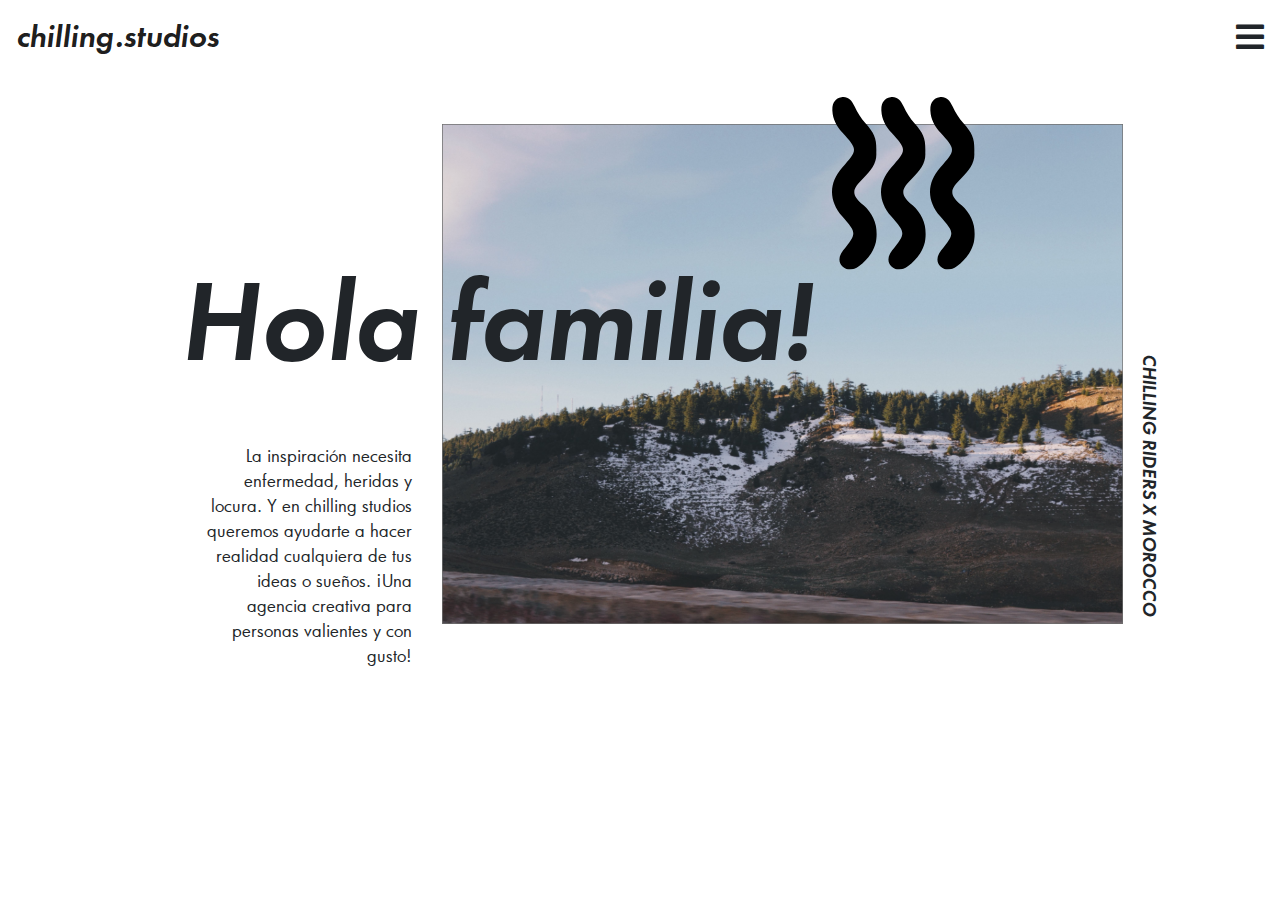
==== index.html @ 5b3a0586 "1st commit" ====
<html>

<head>
    <title>ChillingRiders</title>
    <meta name="viewport" content="width=device-width, initial-scale=1.0">
    <meta http-equiv="Content-Type" content="text/html; charset=utf-8" />
    <script src="./libraries/jquery/jQuery-3.4.1.js"></script>
    <link rel="stylesheet" href="./libraries/bootstrap-4.4.1-dist/css/bootstrap.min.css">
    <link rel="stylesheet" href="./css/common.css">
    <link rel="stylesheet" href="./css/index.css">
    <link href="./libraries/fontawesome-free-5.13.0-web/css/all.css" rel="stylesheet">
    <script src="./js/common.js"></script>
    <script src="./libraries/bootstrap-4.4.1-dist/js/bootstrap.bundle.min.js"></script>
    <script src="./libraries/bootstrap-4.4.1-dist/js/bootstrap.bundle.min.js"></script>
</head>

<body>
    <!-- NAV -->
    <nav class="navbar navbar-expand navbar-light bg-light">
        <a class="navbar-brand" href="index.html">chilling.studios</a>
        <div class="collapse navbar-collapse" id="navbarSupportedContent">
            <ul class="navbar-nav mr-auto">
                &nbsp;
            </ul>
            <form class="form-inline my-2 my-lg-0">
                <i id="hamb" class="fas fa-bars"></i>
            </form>
        </div>
    </nav>
    <!-- NAV -->


    <h1 id="titulo">Hola familia!</h1>

    <div class="container-fluid">
        <div id="fila" class="row">
            <div id="texto" class="col-sm-4">
                La inspiración necesita enfermedad, heridas y locura.
                Y en chilling studios queremos ayudarte a hacer realidad cualquiera de tus ideas o sueños.

                ¡Una agencia creativa para personas valientes y con gusto!
            </div>
            <div id="sobreImg" class="col-sm-8">
                <div class="row">
                    <div class="col-sm-10">
                        <img id="imagen" src="./resources/index/FOTO_PORTADA.png">
                        <h2 id="verticalText">CHILLING RIDERS X MOROCCO</h2>
                    </div>
                    <div id="sobreVert" class="col-sm-2">
                        &nbsp;
                    </div>
                </div>
            </div>
        </div>

        <div id="rayas">
            <svg class="trazado" viewBox="2600.56 2274.456 76.611 295.074">
                <path fill="rgba(0,0,0,1)" id="Trazado_82"
                    d="M 2601.27392578125 2474.25390625 C 2600.07080078125 2457.5390625 2610.26123046875 2443.7197265625 2623.26904296875 2430.85302734375 C 2643.79541015625 2410.55078125 2644.82177734375 2403.0830078125 2623.10986328125 2384.240234375 C 2595.02978515625 2359.865234375 2588.33642578125 2311.60986328125 2631.29736328125 2280.015625 C 2641.16259765625 2272.76171875 2652.07666015625 2272.55517578125 2659.21533203125 2279.69482421875 C 2666.61181640625 2287.09423828125 2666.17236328125 2297.0986328125 2657.99951171875 2307.400390625 C 2634.72998046875 2336.72802734375 2634.72998046875 2336.72802734375 2659.75732421875 2365.501953125 C 2683.02294921875 2392.2578125 2682.97509765625 2422.24755859375 2659.62158203125 2448.93310546875 C 2632.90576171875 2479.453125 2632.86181640625 2479.49365234375 2659.49267578125 2508.8623046875 C 2669.16650390625 2519.5322265625 2675.82861328125 2531.49951171875 2676.53955078125 2546.16064453125 C 2677.17041015625 2559.25 2671.57470703125 2567.412109375 2661.06396484375 2569.21044921875 C 2650.41455078125 2571.02783203125 2643.83544921875 2565.01025390625 2638.44970703125 2553.17138671875 C 2633.77001953125 2542.89306640625 2627.37841796875 2532.9599609375 2619.92138671875 2524.4716796875 C 2604.67333984375 2507.11181640625 2600.55419921875 2498.5263671875 2601.27392578125 2474.25390625 Z">
                </path>
            </svg>
            <svg class="trazado" viewBox="2600.56 2274.456 76.611 295.074">
                <path fill="rgba(0,0,0,1)" id="Trazado_82"
                    d="M 2601.27392578125 2474.25390625 C 2600.07080078125 2457.5390625 2610.26123046875 2443.7197265625 2623.26904296875 2430.85302734375 C 2643.79541015625 2410.55078125 2644.82177734375 2403.0830078125 2623.10986328125 2384.240234375 C 2595.02978515625 2359.865234375 2588.33642578125 2311.60986328125 2631.29736328125 2280.015625 C 2641.16259765625 2272.76171875 2652.07666015625 2272.55517578125 2659.21533203125 2279.69482421875 C 2666.61181640625 2287.09423828125 2666.17236328125 2297.0986328125 2657.99951171875 2307.400390625 C 2634.72998046875 2336.72802734375 2634.72998046875 2336.72802734375 2659.75732421875 2365.501953125 C 2683.02294921875 2392.2578125 2682.97509765625 2422.24755859375 2659.62158203125 2448.93310546875 C 2632.90576171875 2479.453125 2632.86181640625 2479.49365234375 2659.49267578125 2508.8623046875 C 2669.16650390625 2519.5322265625 2675.82861328125 2531.49951171875 2676.53955078125 2546.16064453125 C 2677.17041015625 2559.25 2671.57470703125 2567.412109375 2661.06396484375 2569.21044921875 C 2650.41455078125 2571.02783203125 2643.83544921875 2565.01025390625 2638.44970703125 2553.17138671875 C 2633.77001953125 2542.89306640625 2627.37841796875 2532.9599609375 2619.92138671875 2524.4716796875 C 2604.67333984375 2507.11181640625 2600.55419921875 2498.5263671875 2601.27392578125 2474.25390625 Z">
                </path>
            </svg>
            <svg class="trazado" viewBox="2600.56 2274.456 76.611 295.074">
                <path fill="rgba(0,0,0,1)" id="Trazado_82"
                    d="M 2601.27392578125 2474.25390625 C 2600.07080078125 2457.5390625 2610.26123046875 2443.7197265625 2623.26904296875 2430.85302734375 C 2643.79541015625 2410.55078125 2644.82177734375 2403.0830078125 2623.10986328125 2384.240234375 C 2595.02978515625 2359.865234375 2588.33642578125 2311.60986328125 2631.29736328125 2280.015625 C 2641.16259765625 2272.76171875 2652.07666015625 2272.55517578125 2659.21533203125 2279.69482421875 C 2666.61181640625 2287.09423828125 2666.17236328125 2297.0986328125 2657.99951171875 2307.400390625 C 2634.72998046875 2336.72802734375 2634.72998046875 2336.72802734375 2659.75732421875 2365.501953125 C 2683.02294921875 2392.2578125 2682.97509765625 2422.24755859375 2659.62158203125 2448.93310546875 C 2632.90576171875 2479.453125 2632.86181640625 2479.49365234375 2659.49267578125 2508.8623046875 C 2669.16650390625 2519.5322265625 2675.82861328125 2531.49951171875 2676.53955078125 2546.16064453125 C 2677.17041015625 2559.25 2671.57470703125 2567.412109375 2661.06396484375 2569.21044921875 C 2650.41455078125 2571.02783203125 2643.83544921875 2565.01025390625 2638.44970703125 2553.17138671875 C 2633.77001953125 2542.89306640625 2627.37841796875 2532.9599609375 2619.92138671875 2524.4716796875 C 2604.67333984375 2507.11181640625 2600.55419921875 2498.5263671875 2601.27392578125 2474.25390625 Z">
                </path>
            </svg>
        </div>
    </div>

    <!-- MENU -->
    <div id="menu">
        <div>
            <i id="exitMenu" class="fas fa-times"></i>
        </div>
    </div>
    <!-- MENU -->

</body>

</html>
---- css/common.css ----
@font-face {
    font-family: FuturaBook;
    src: url(../fonts/Futura\ Book.ttf);
  }
@font-face {
    font-family: FuturaPT;
    src: url(../fonts/FuturaPTDemiOblique.otf);
  }


.navbar-brand{
    font-family: FuturaPT;
    font-size: 1em;
}
.navbar{
    font-size: 2em;
    background-color: white !important;
}


/* MENU */
#hamb:hover{
    cursor: pointer;
    color: #838282;
  }

#menu{
  z-index: 110;
  width: 100vw;
  height: 100vh;
  position: absolute;
  right: 0;
  top: 0;
  background-color: black;
  padding: 1%;
  display: none;
}

.menuAppear{
  width: 100%;
  animation-name: appear;
  animation-duration: 2s;
}

@keyframes appear {
  from {width: 0vw;}
  to {width: 100vw;}
}


#exitMenu{
  color: white;
  float: right;
  font-size: 2em;
}
#exitMenu:hover{
  cursor: pointer;
}
/* MENU */
---- css/index.css ----
@font-face {
    font-family: FuturaBook;
    src: url(../fonts/Futura\ Book.ttf);
  }
@font-face {
    font-family: FuturaPT;
    src: url(../fonts/FuturaPTDemiOblique.otf);
  }

  body{
      font-family: FuturaPt;
  }

  #texto{
      font-family: FuturaBook;
      padding-left: 15%;
      padding-top: 25%;
      font-size: 1.3vw;
      text-align: right;
  }

  #imagen{
      width: 100%;
      display: inline;
      position: relative;
  }

  #titulo{
    z-index: 100;
    display: inline-block;
    font-size: 9vw;
    position: absolute;
    left: 14%;
    top: 28%;
  }
  #titulo:hover{
    color: black;
    -webkit-text-fill-color: rgba(0,0,0,0); /* Will override color (regardless of order) */
    -webkit-text-stroke-width: 3px;
    -webkit-text-stroke-color: black;
  }
  #sobreImg{
      /* padding-top: 5%; */
  } 

  #verticalText{
    position: absolute;
    transform: rotate(90deg);
    right: -20%;
    bottom: 24%;
    font-size: 1.5vw !important;

  }

  #sobreVert{
    /* padding-left: 6% !important; */
  }

  #rayas{
      position: absolute;
      bottom: 70%;
      left: 65%;
      
    }
    .trazado{
        width: 10% !important;
        transform: rotate(180deg);
  }
  svg{
      display: inline-block;
  }
  #fila{
      padding-top: 4%;
  }
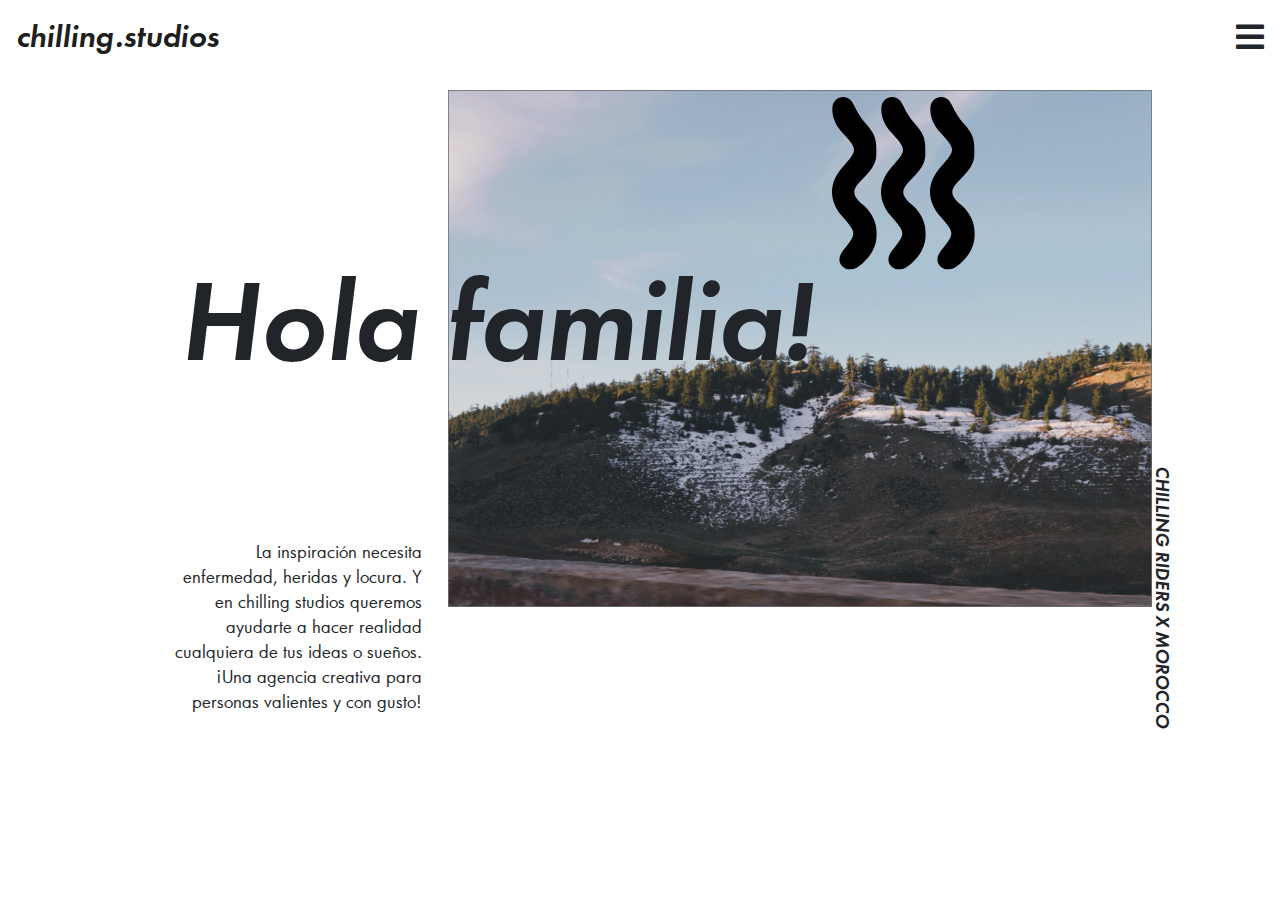
==== commit 15dfd0cb: "terminado +-" ====
--- a/index.html
+++ b/index.html
@@ -29,25 +29,23 @@
     </nav>
     <!-- NAV -->
 
+    <!-- CONTENIDO -->
 
     <h1 id="titulo">Hola familia!</h1>
 
     <div class="container-fluid">
-        <div id="fila" class="row">
-            <div id="texto" class="col-sm-4">
+        <div id="fila" class="">
+            <div id="texto" class="">
                 La inspiración necesita enfermedad, heridas y locura.
-                Y en chilling studios queremos ayudarte a hacer realidad cualquiera de tus ideas o sueños.
+                Y en chilling studios queremos ayudarte a hacer realidad cualquiera de tus ideas o sueños.<br>
 
                 ¡Una agencia creativa para personas valientes y con gusto!
             </div>
-            <div id="sobreImg" class="col-sm-8">
-                <div class="row">
-                    <div class="col-sm-10">
+            <div id="sobreImg" class="">
+                <div class="">
+                    <div class="">
                         <img id="imagen" src="./resources/index/FOTO_PORTADA.png">
                         <h2 id="verticalText">CHILLING RIDERS X MOROCCO</h2>
-                    </div>
-                    <div id="sobreVert" class="col-sm-2">
-                        &nbsp;
                     </div>
                 </div>
             </div>
@@ -72,10 +70,58 @@
         </div>
     </div>
 
+    <!-- CONTENIDO -->
+    
     <!-- MENU -->
     <div id="menu">
         <div>
             <i id="exitMenu" class="fas fa-times"></i>
+        </div>
+        <div class="row menuItems">
+            <a href="./html/servicios.html" id="serviciosItem" class="col-md-3 centerText menuText">
+                <div style="color: white;">servicios</div>
+                <div>
+                    <svg xmlns="http://www.w3.org/2000/svg" width="91.629" height="26.123" viewBox="0 0 91.629 26.123">
+                        <path class="menuDraw" id="Trazado_87" data-name="Trazado 87"
+                            d="M2657.574,2335.64a17.579,17.579,0,0,1,4.675-11.823c1.638-1.774,3.464-3.382,5.019-5.224,2.687-3.186,2.7-5.586.028-8.8-1.4-1.683-3.13-3.084-4.622-4.693-6.669-7.192-6.8-17.158-.264-24.431a35.055,35.055,0,0,1,5.256-4.971c2.548-1.859,5.456-2.072,7.776.349s2.115,5.2,0,7.732c-1.264,1.513-2.839,2.767-4.094,4.285-2.652,3.211-2.616,6.229.109,9.438,1.275,1.5,2.828,2.767,4.156,4.229,6.8,7.5,6.77,17.534-.047,25.011-8.1,8.881-8.093,8.877-.039,17.841,3.187,3.546,5.261,7.557,5.012,12.485-.152,2.979-1.537,5.163-4.572,5.6-3.233.462-5.925-1.009-6.331-4.3-.485-3.928-2.922-6.255-5.45-8.684C2660.234,2345.884,2657.655,2341.457,2657.574,2335.64Z"
+                            transform="translate(-2272.623 2682.197) rotate(-90)" fill="none" stroke="#fff"
+                            stroke-width="3" />
+                    </svg>
+                </div>
+            </a>
+            <a href="./html/portfolio.html" id="portfolioItem" class="col-md-3 centerText menuText">
+                <div style="color: white;">portfolio</div>
+                <div>
+                    <svg xmlns="http://www.w3.org/2000/svg" width="91.629" height="26.123" viewBox="0 0 91.629 26.123">
+                        <path class="menuDraw" id="Trazado_87" data-name="Trazado 87"
+                            d="M2657.574,2335.64a17.579,17.579,0,0,1,4.675-11.823c1.638-1.774,3.464-3.382,5.019-5.224,2.687-3.186,2.7-5.586.028-8.8-1.4-1.683-3.13-3.084-4.622-4.693-6.669-7.192-6.8-17.158-.264-24.431a35.055,35.055,0,0,1,5.256-4.971c2.548-1.859,5.456-2.072,7.776.349s2.115,5.2,0,7.732c-1.264,1.513-2.839,2.767-4.094,4.285-2.652,3.211-2.616,6.229.109,9.438,1.275,1.5,2.828,2.767,4.156,4.229,6.8,7.5,6.77,17.534-.047,25.011-8.1,8.881-8.093,8.877-.039,17.841,3.187,3.546,5.261,7.557,5.012,12.485-.152,2.979-1.537,5.163-4.572,5.6-3.233.462-5.925-1.009-6.331-4.3-.485-3.928-2.922-6.255-5.45-8.684C2660.234,2345.884,2657.655,2341.457,2657.574,2335.64Z"
+                            transform="translate(-2272.623 2682.197) rotate(-90)" fill="none" stroke="#fff"
+                            stroke-width="3" />
+                    </svg>
+                </div>
+            </a>
+            <a href="./html/nosotros.html" id="nosotrosItem" class="col-md-3 centerText menuText">
+                <div style="color: white;">nosotros</div>
+                <div>
+                    <svg xmlns="http://www.w3.org/2000/svg" width="91.629" height="26.123" viewBox="0 0 91.629 26.123">
+                        <path class="menuDraw" id="Trazado_87" data-name="Trazado 87"
+                            d="M2657.574,2335.64a17.579,17.579,0,0,1,4.675-11.823c1.638-1.774,3.464-3.382,5.019-5.224,2.687-3.186,2.7-5.586.028-8.8-1.4-1.683-3.13-3.084-4.622-4.693-6.669-7.192-6.8-17.158-.264-24.431a35.055,35.055,0,0,1,5.256-4.971c2.548-1.859,5.456-2.072,7.776.349s2.115,5.2,0,7.732c-1.264,1.513-2.839,2.767-4.094,4.285-2.652,3.211-2.616,6.229.109,9.438,1.275,1.5,2.828,2.767,4.156,4.229,6.8,7.5,6.77,17.534-.047,25.011-8.1,8.881-8.093,8.877-.039,17.841,3.187,3.546,5.261,7.557,5.012,12.485-.152,2.979-1.537,5.163-4.572,5.6-3.233.462-5.925-1.009-6.331-4.3-.485-3.928-2.922-6.255-5.45-8.684C2660.234,2345.884,2657.655,2341.457,2657.574,2335.64Z"
+                            transform="translate(-2272.623 2682.197) rotate(-90)" fill="none" stroke="#fff"
+                            stroke-width="3" />
+                    </svg>
+                </div>
+            </a>
+            <a href="./html/contacto.html" id="contactoItem" class="col-md-3 centerText menuText">
+                <div style="color: white;">contacto</div>
+                <div>
+                    <svg xmlns="http://www.w3.org/2000/svg" width="91.629" height="26.123" viewBox="0 0 91.629 26.123">
+                        <path class="menuDraw" id="Trazado_87" data-name="Trazado 87"
+                            d="M2657.574,2335.64a17.579,17.579,0,0,1,4.675-11.823c1.638-1.774,3.464-3.382,5.019-5.224,2.687-3.186,2.7-5.586.028-8.8-1.4-1.683-3.13-3.084-4.622-4.693-6.669-7.192-6.8-17.158-.264-24.431a35.055,35.055,0,0,1,5.256-4.971c2.548-1.859,5.456-2.072,7.776.349s2.115,5.2,0,7.732c-1.264,1.513-2.839,2.767-4.094,4.285-2.652,3.211-2.616,6.229.109,9.438,1.275,1.5,2.828,2.767,4.156,4.229,6.8,7.5,6.77,17.534-.047,25.011-8.1,8.881-8.093,8.877-.039,17.841,3.187,3.546,5.261,7.557,5.012,12.485-.152,2.979-1.537,5.163-4.572,5.6-3.233.462-5.925-1.009-6.331-4.3-.485-3.928-2.922-6.255-5.45-8.684C2660.234,2345.884,2657.655,2341.457,2657.574,2335.64Z"
+                            transform="translate(-2272.623 2682.197) rotate(-90)" fill="none" stroke="#fff"
+                            stroke-width="3" />
+                    </svg>
+                </div>
+            </a>
         </div>
     </div>
     <!-- MENU -->
--- a/css/common.css
+++ b/css/common.css
@@ -7,7 +7,10 @@
     src: url(../fonts/FuturaPTDemiOblique.otf);
   }
 
-
+  body{
+    font-family: FuturaPt;
+    overflow-x: hidden;
+}
 .navbar-brand{
     font-family: FuturaPT;
     font-size: 1em;
@@ -17,8 +20,20 @@
     background-color: white !important;
 }
 
+.centerText{
+  text-align: center;
+}
+
+.whiteText{
+  color: white !important;
+}
+
+
 
 /* MENU */
+#hamb{
+  z-index: 100;
+}
 #hamb:hover{
     cursor: pointer;
     color: #838282;
@@ -26,8 +41,8 @@
 
 #menu{
   z-index: 110;
-  width: 100vw;
-  height: 100vh;
+  width: 100%;
+  height: 100%;
   position: absolute;
   right: 0;
   top: 0;
@@ -37,7 +52,7 @@
 }
 
 .menuAppear{
-  width: 100%;
+  width: 100vw;
   animation-name: appear;
   animation-duration: 2s;
 }
@@ -53,7 +68,40 @@
   float: right;
   font-size: 2em;
 }
+
 #exitMenu:hover{
   cursor: pointer;
 }
+
+.menuText:hover{
+  text-decoration: none;
+}
+
+.menuText{
+  font-size: 3em;
+  display: none;
+}
+.menuItems{
+  margin-top: 20%;
+}
+
+.menuText:hover{
+  cursor: pointer;
+}
+
+#serviciosItem{
+  margin-top: 5%;
+} 
+#portfolioItem{
+  margin-top: 10%;
+} 
+#contactoItem{
+  margin-top: 15%;
+} 
+#nosotrosItem {
+  margin-top: 20%;
+}
+
+
+
 /* MENU */--- a/css/index.css
+++ b/css/index.css
@@ -9,20 +9,25 @@
 
   body{
       font-family: FuturaPt;
+      overflow: hidden;
   }
 
   #texto{
       font-family: FuturaBook;
-      padding-left: 15%;
-      padding-top: 25%;
       font-size: 1.3vw;
       text-align: right;
+      position: absolute;
+      z-index: 100;
+      width: 20vw;
+      top: 60vh;
+      left: 13vw;
+      
   }
 
   #imagen{
       width: 100%;
       display: inline;
-      position: relative;
+      /* position: relative; */
   }
 
   #titulo{
@@ -46,9 +51,9 @@
   #verticalText{
     position: absolute;
     transform: rotate(90deg);
-    right: -20%;
-    bottom: 24%;
     font-size: 1.5vw !important;
+    right: -1vw;
+    top: 65vh;
 
   }
 
@@ -72,3 +77,10 @@
   #fila{
       padding-top: 4%;
   }
+
+  img{
+    position: absolute;
+    width: 55vw !important;
+    top: 10vh;
+    right: 10vw;
+  }
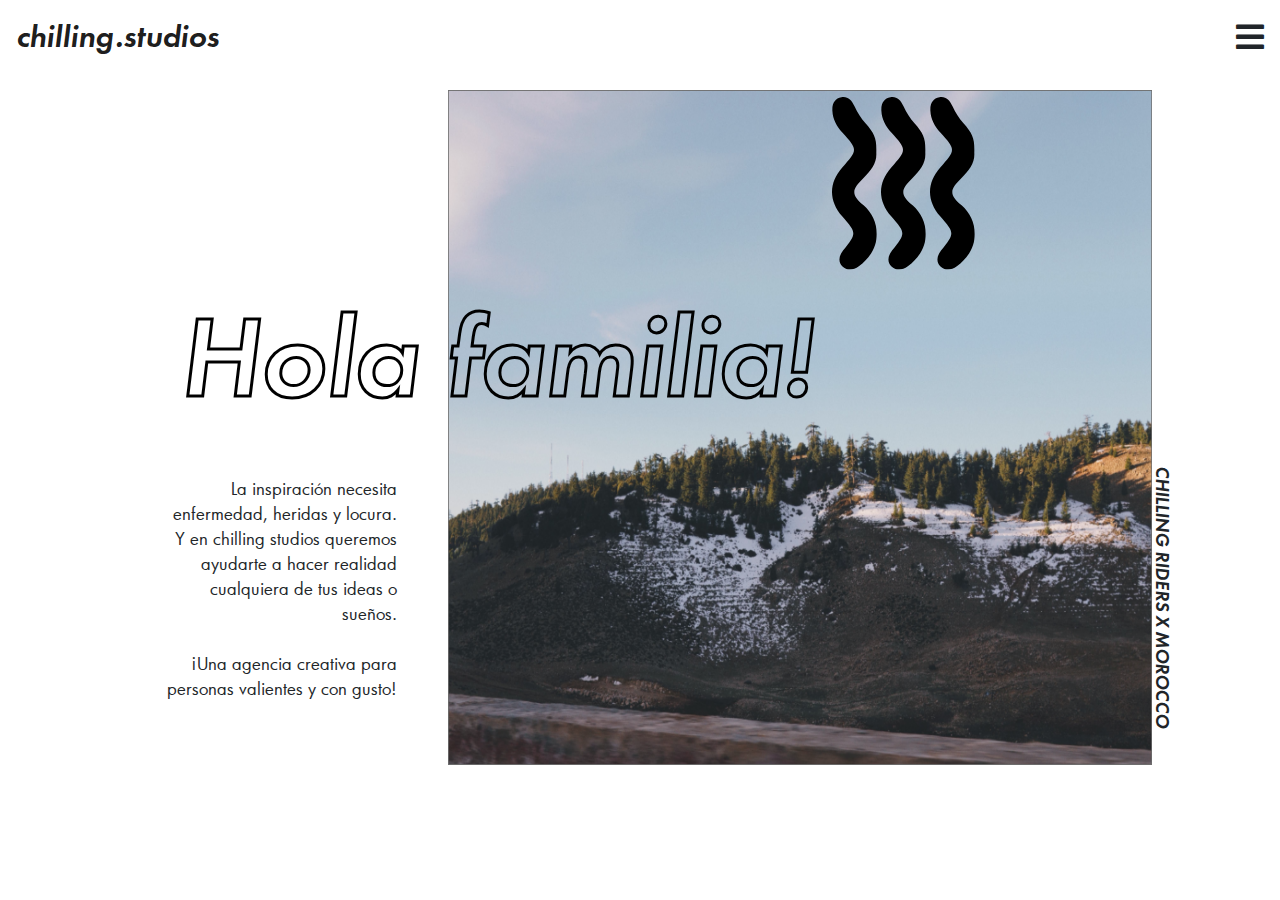
==== commit 0917cfa5: "retoques" ====
--- a/index.html
+++ b/index.html
@@ -1,7 +1,7 @@
 <html>
 
 <head>
-    <title>ChillingRiders</title>
+    <title>ChillingStudio</title>
     <meta name="viewport" content="width=device-width, initial-scale=1.0">
     <meta http-equiv="Content-Type" content="text/html; charset=utf-8" />
     <script src="./libraries/jquery/jQuery-3.4.1.js"></script>
@@ -37,7 +37,7 @@
         <div id="fila" class="">
             <div id="texto" class="">
                 La inspiración necesita enfermedad, heridas y locura.
-                Y en chilling studios queremos ayudarte a hacer realidad cualquiera de tus ideas o sueños.<br>
+                Y en chilling studios queremos ayudarte a hacer realidad cualquiera de tus ideas o sueños.<br><br>
 
                 ¡Una agencia creativa para personas valientes y con gusto!
             </div>
--- a/css/common.css
+++ b/css/common.css
@@ -83,6 +83,8 @@
 }
 .menuItems{
   margin-top: 20%;
+  padding-left: 15vw;
+  padding-right: 15vw;
 }
 
 .menuText:hover{
--- a/css/index.css
+++ b/css/index.css
@@ -18,14 +18,14 @@
       text-align: right;
       position: absolute;
       z-index: 100;
-      width: 20vw;
-      top: 60vh;
+      width: 18vw;
+      top: 53vh;
       left: 13vw;
       
   }
 
   #imagen{
-      width: 100%;
+      width: 900%;
       display: inline;
       /* position: relative; */
   }
@@ -36,14 +36,20 @@
     font-size: 9vw;
     position: absolute;
     left: 14%;
-    top: 28%;
+    top: 32vh;
   }
-  #titulo:hover{
+  #titulo{
     color: black;
     -webkit-text-fill-color: rgba(0,0,0,0); /* Will override color (regardless of order) */
     -webkit-text-stroke-width: 3px;
     -webkit-text-stroke-color: black;
   }
+  /* #titulo:hover{
+    color: black;
+    -webkit-text-fill-color: rgba(0,0,0,0); 
+    -webkit-text-stroke-width: 3px;
+    -webkit-text-stroke-color: black;
+  } */
   #sobreImg{
       /* padding-top: 5%; */
   } 
@@ -81,6 +87,7 @@
   img{
     position: absolute;
     width: 55vw !important;
+    height: 75vh;
     top: 10vh;
     right: 10vw;
   }
